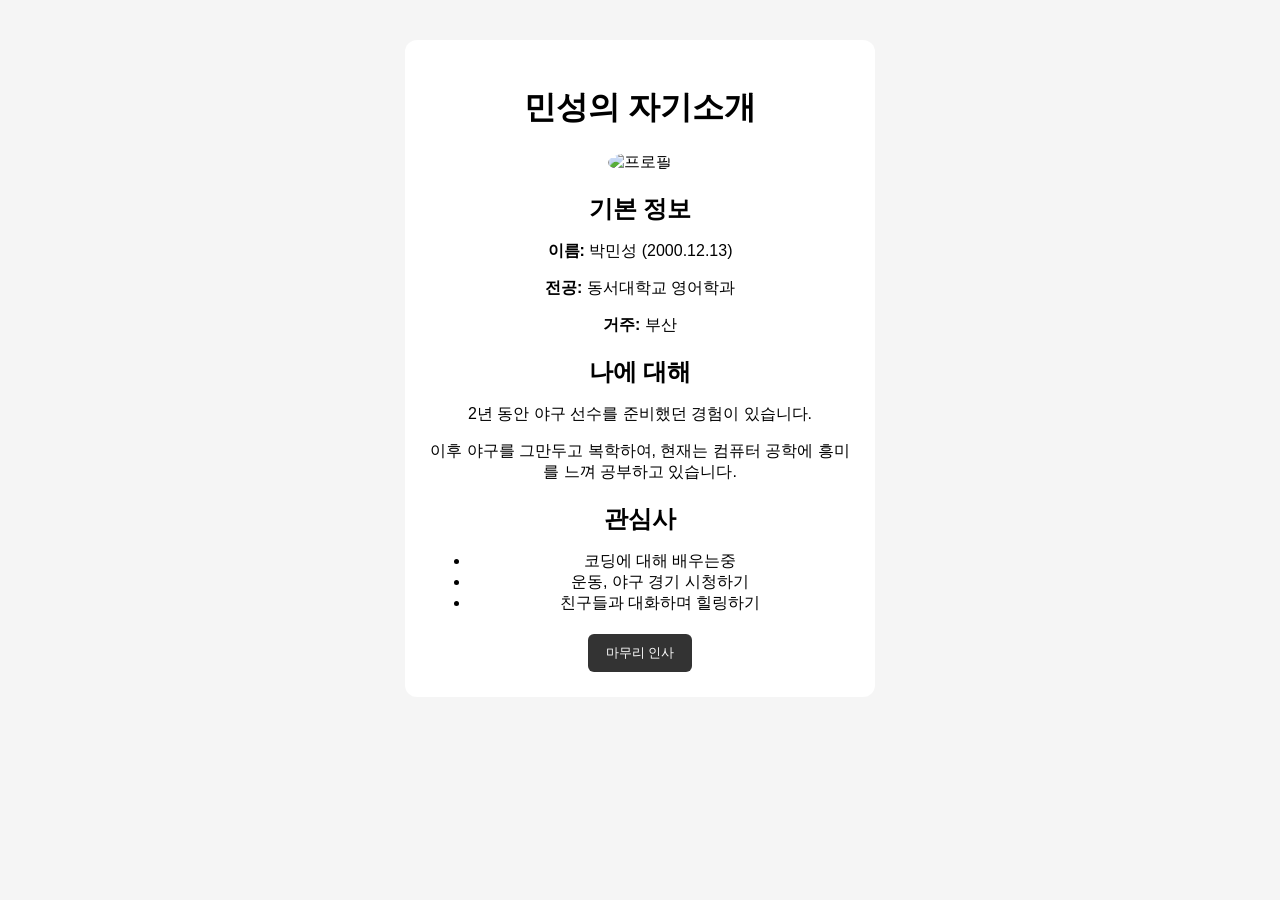
==== index.html @ 9ee73111 "Add files via upload" ====
<!DOCTYPE html>
<html lang="ko">
<head>
    <meta charset="UTF-8">
    <title>민성의 자기소개</title>

    <!-- 스타일 -->
    <link rel="stylesheet" href="style.css">
</head>
<body>

    <div class="main-container">

        <header>
            <h1>민성의 자기소개</h1>
        </header>

        <!-- 프로필 사진 -->
        <section class="image-area">
            <img src="image.jpg" alt="프로필">
        </section>

        <!-- 기본 정보 -->
        <section>
            <h2>기본 정보</h2>
            <p><strong>이름:</strong> 박민성 (2000.12.13)</p>
            <p><strong>전공:</strong> 동서대학교 영어학과</p>
            <p><strong>거주:</strong> 부산</p>
        </section>

        <!-- 나의 최근 이야기-->
        <section>
            <h2>나에 대해</h2>
            <p>2년 동안 야구 선수를 준비했던 경험이 있습니다.</p>
            <p>이후 야구를 그만두고 복학하여, 현재는 컴퓨터 공학에 흥미를 느껴 공부하고 있습니다.</p>
        </section>

        <!-- 관심사 -->
        <section>
            <h2>관심사</h2>
            <ul>
                <li>코딩에 대해 배우는중 </li>
                <li>운동, 야구 경기 시청하기 </li>
                <li>친구들과 대화하며 힐링하기 </li>
            </ul>
        </section>

        <!-- 마지막 -->
        <footer>
            <button onclick="showMessage()">마무리 인사</button>
        </footer>

    </div>

    <script src="script.js"></script>
</body>
</html>
---- style.css ----
body {
    font-family: Arial, sans-serif;
    background-color: #f5f5f5;
    text-align: center;
}

.main-container {
    width: 420px;
    margin: 40px auto;
    background: #fff;
    padding: 25px;
    border-radius: 12px;
}

.image-area img {
    width: 150px;
    height: 150px;
    border-radius: 50%;
    object-fit: cover;
}

section {
    margin: 20px 0;
}

h2 {
    margin-bottom: 10px;
}

button {
    padding: 10px 18px;
    border: none;
    background: #333;
    color: white;
    border-radius: 6px;
    cursor: pointer;
}

button:hover {
    background: #555;
}
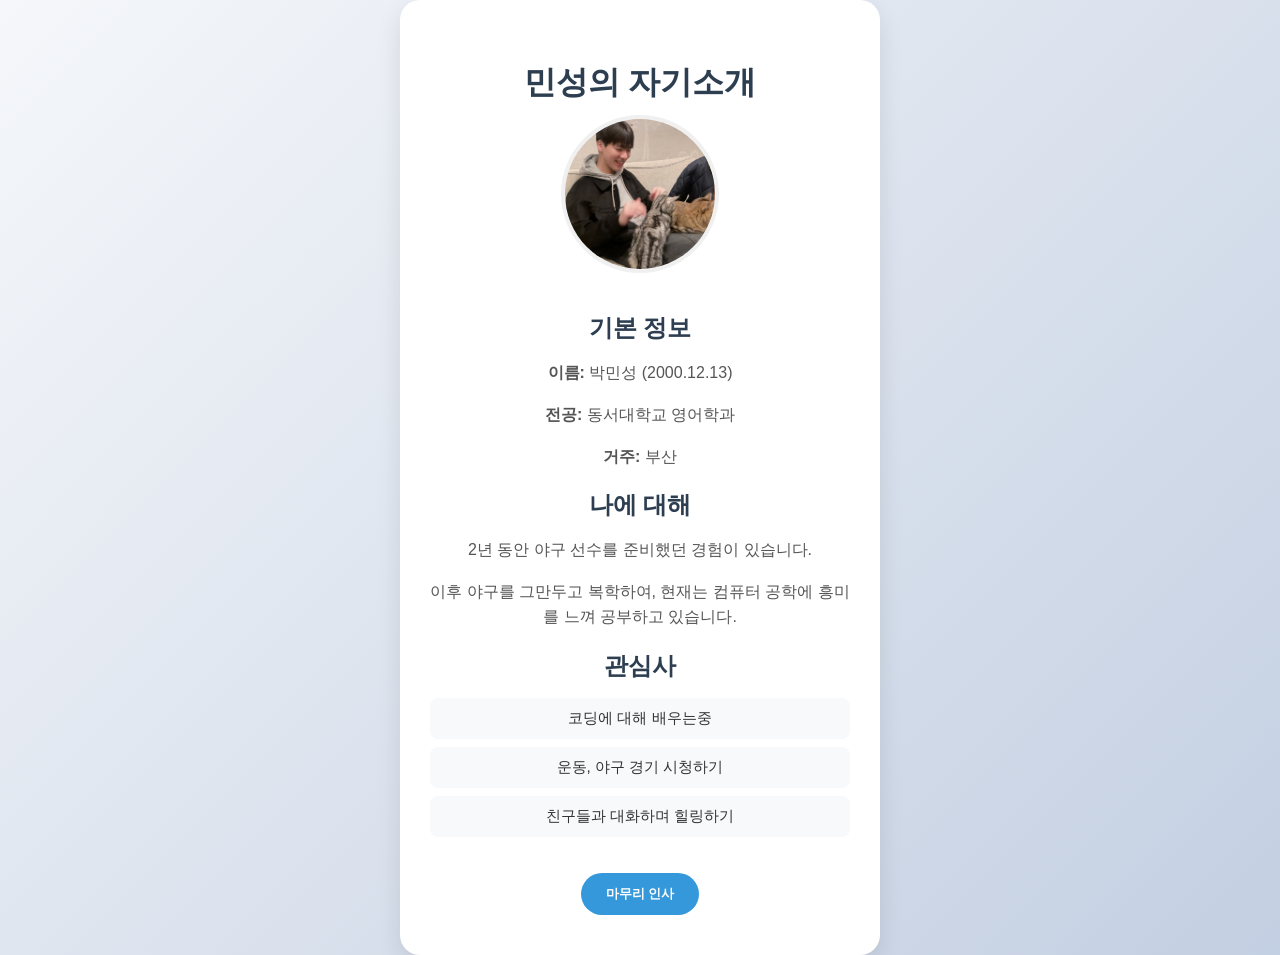
==== commit 4a74fc60: "Update index.html" ====
--- a/index.html
+++ b/index.html
@@ -54,4 +54,6 @@
 
     <script src="script.js"></script>
 </body>
-</html>+</html>
+
+<!-- test -->
--- a/style.css
+++ b/style.css
@@ -1,41 +1,74 @@
+/* 전체 배경색이랑 기본 글꼴 설정 */
 body {
-    font-family: Arial, sans-serif;
-    background-color: #f5f5f5;
+    background: linear-gradient(135deg, #f5f7fa 0%, #c3cfe2 100%);
+    font-family: 'Malgun Gothic', sans-serif;
+    display: flex;
+    justify-content: center;
+    align-items: center;
+    min-height: 100vh;
+    margin: 0;
+    color: #333;
+}
+
+/* 자기소개 카드 메인 박스 스타일 */
+.main-container {
+    width: 420px;
+    background: #ffffff;
+    padding: 40px 30px;
+    border-radius: 20px;
+    box-shadow: 0 10px 25px rgba(0,0,0,0.1);
     text-align: center;
 }
 
-.main-container {
-    width: 420px;
-    margin: 40px auto;
-    background: #fff;
-    padding: 25px;
-    border-radius: 12px;
-}
-
+/* 프로필 이미지 동그랗게 만들고 테두리 넣기 */
 .image-area img {
     width: 150px;
     height: 150px;
     border-radius: 50%;
     object-fit: cover;
+    border: 4px solid #f0f0f0;
+    margin-bottom: 15px;
 }
 
-section {
-    margin: 20px 0;
-}
-
-h2 {
+/* 제목이랑 본문 텍스트 색상 조절 */
+h1, h2 {
+    color: #2c3e50;
     margin-bottom: 10px;
 }
 
+section p {
+    color: #555;
+    line-height: 1.6;
+}
+
+/* 관심사 리스트 깔끔하게 정리 */
+ul {
+    list-style: none;
+    padding: 0;
+}
+
+li {
+    background: #f8f9fa;
+    margin: 8px 0;
+    padding: 10px;
+    border-radius: 8px;
+    font-size: 0.95rem;
+}
+
+/* 하단 버튼 디자인이랑 마우스 올렸을 때 효과 */
 button {
-    padding: 10px 18px;
+    margin-top: 20px;
+    padding: 12px 25px;
     border: none;
-    background: #333;
+    background: #3498db;
     color: white;
-    border-radius: 6px;
+    font-weight: bold;
+    border-radius: 30px;
     cursor: pointer;
+    transition: 0.3s;
 }
 
 button:hover {
-    background: #555;
-}+    background: #2980b9;
+    transform: translateY(-2px);
+}
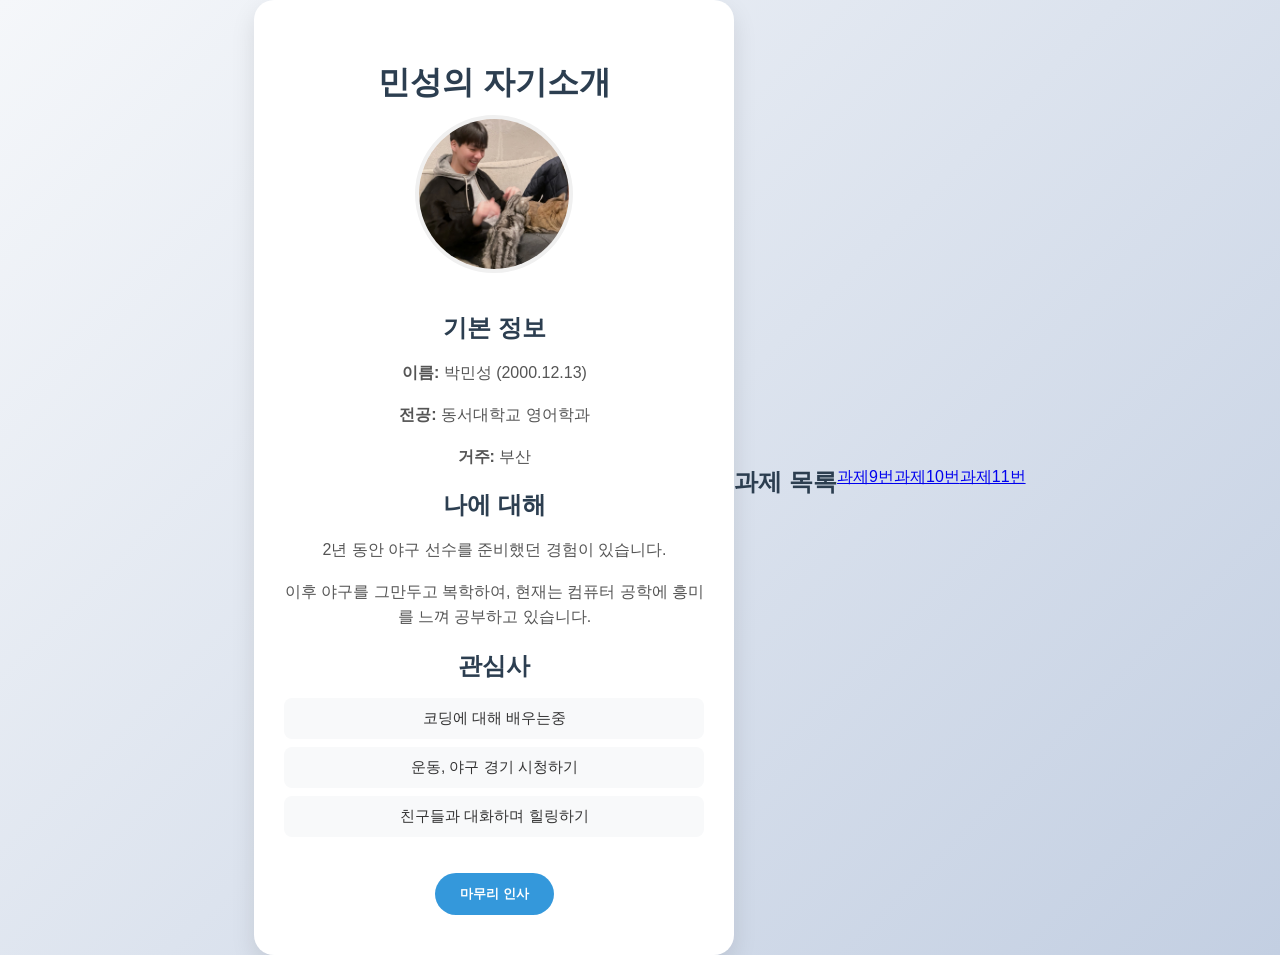
==== commit 343192dd: "Update index.html" ====
--- a/index.html
+++ b/index.html
@@ -53,6 +53,10 @@
     </div>
 
     <script src="script.js"></script>
+    <h2>과제 목록</h2>
+<a href="과제9번.html">과제9번</a><br>
+<a href="과제10번.html">과제10번</a><br>
+<a href="과제11번.html">과제11번</a>
 </body>
 </html>
 
